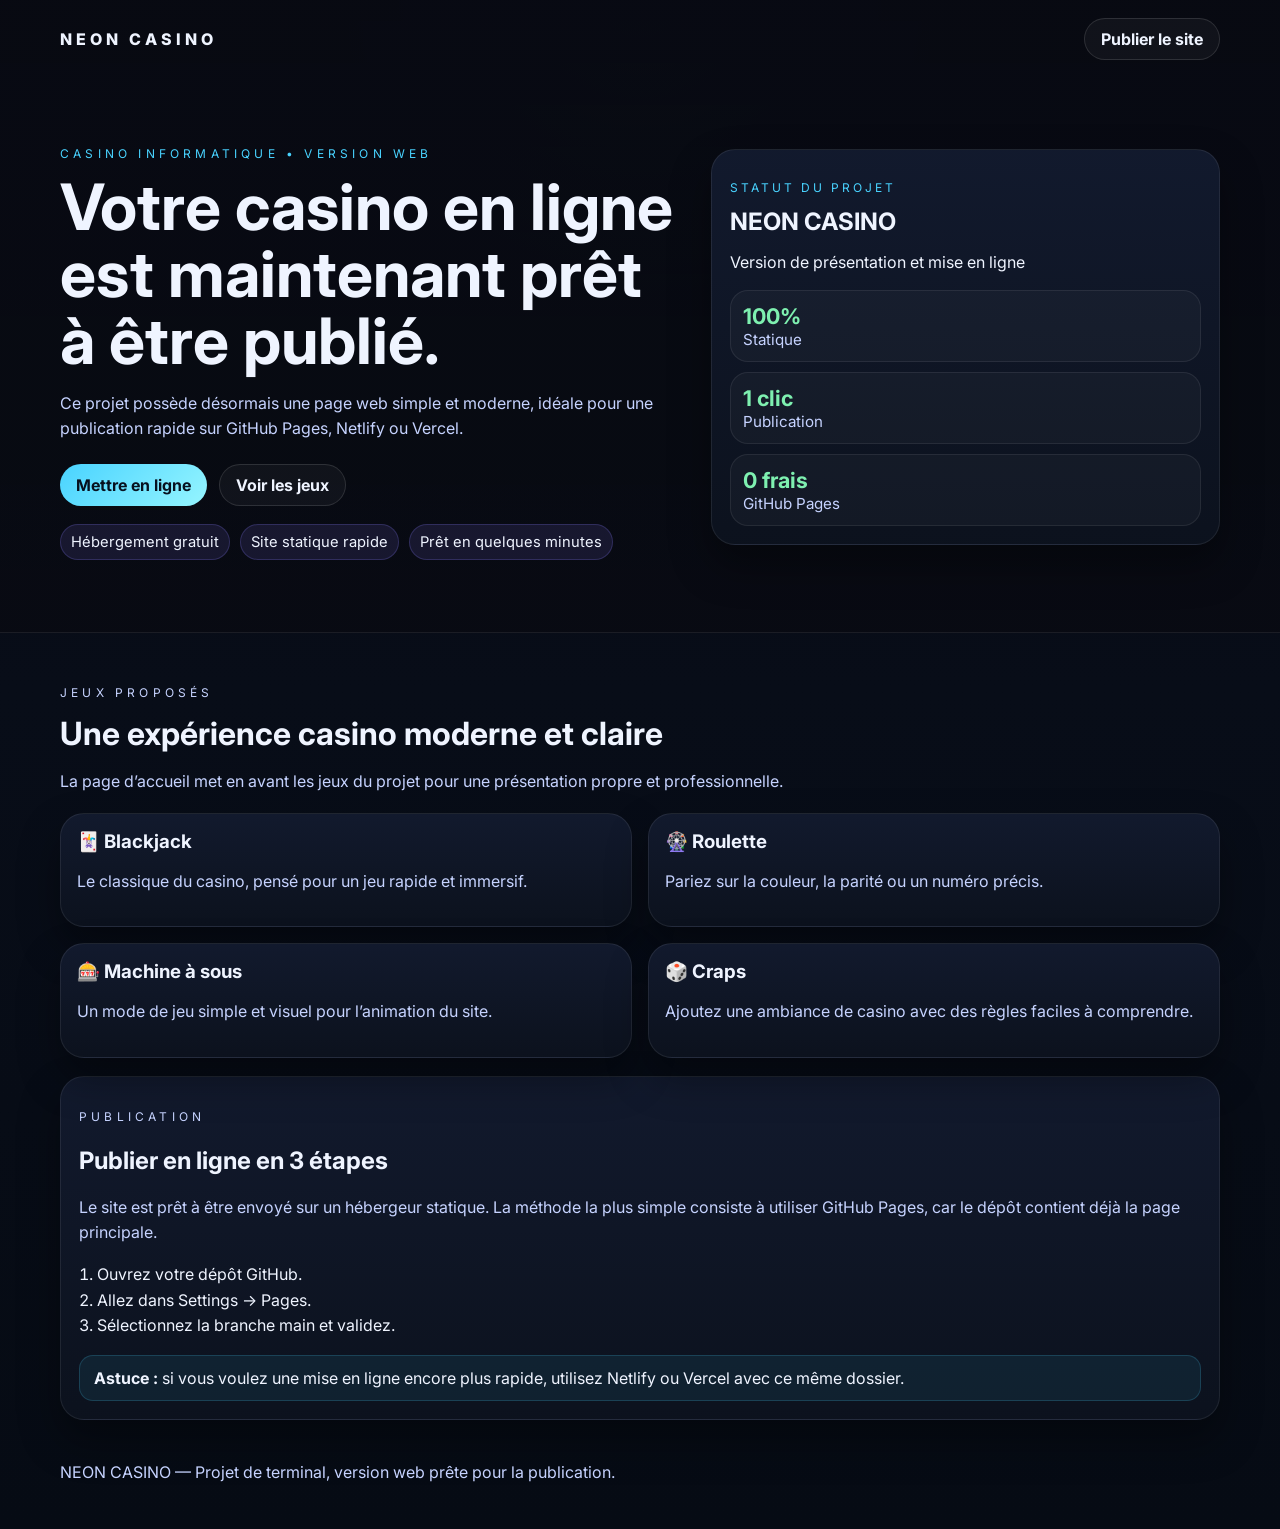
==== index.html @ 28560c83 "Add static site for GitHub Pages" ====
<!doctype html>
<html lang="fr">
  <head>
    <meta charset="UTF-8" />
    <meta name="viewport" content="width=device-width, initial-scale=1.0" />
    <title>NEON CASINO</title>
    <meta
      name="description"
      content="Site de présentation du casino informatique NEON CASINO, prêt à être mis en ligne."
    />
    <link rel="preconnect" href="https://fonts.googleapis.com" />
    <link rel="preconnect" href="https://fonts.gstatic.com" crossorigin />
    <link
      href="https://fonts.googleapis.com/css2?family=Inter:wght@400;500;600;700;800&display=swap"
      rel="stylesheet"
    />
    <link rel="stylesheet" href="styles.css" />
  </head>
  <body>
    <header class="hero-shell">
      <nav class="topbar container">
        <a class="brand" href="#top">NEON CASINO</a>
        <a class="button button-secondary" href="#publication">Publier le site</a>
      </nav>

      <section class="hero container" id="top">
        <div class="hero-copy">
          <p class="eyebrow">Casino informatique • version web</p>
          <h1>Votre casino en ligne est maintenant prêt à être publié.</h1>
          <p class="lede">
            Ce projet possède désormais une page web simple et moderne, idéale pour une
            publication rapide sur GitHub Pages, Netlify ou Vercel.
          </p>
          <div class="hero-actions">
            <a class="button button-primary" href="#publication">Mettre en ligne</a>
            <a class="button button-secondary" href="#jeux">Voir les jeux</a>
          </div>
          <ul class="pill-list">
            <li>Hébergement gratuit</li>
            <li>Site statique rapide</li>
            <li>Prêt en quelques minutes</li>
          </ul>
        </div>

        <aside class="hero-card" aria-label="Aperçu du site">
          <p class="mini-label">Statut du projet</p>
          <h2>NEON CASINO</h2>
          <p>Version de présentation et mise en ligne</p>
          <div class="stat-grid">
            <article>
              <strong>100%</strong>
              <span>Statique</span>
            </article>
            <article>
              <strong>1 clic</strong>
              <span>Publication</span>
            </article>
            <article>
              <strong>0 frais</strong>
              <span>GitHub Pages</span>
            </article>
          </div>
        </aside>
      </section>
    </header>

    <main>
      <section class="container section" id="jeux">
        <div class="section-heading">
          <p class="eyebrow">Jeux proposés</p>
          <h2>Une expérience casino moderne et claire</h2>
          <p>
            La page d’accueil met en avant les jeux du projet pour une présentation propre
            et professionnelle.
          </p>
        </div>

        <div class="cards-grid">
          <article class="card">
            <h3>🃏 Blackjack</h3>
            <p>Le classique du casino, pensé pour un jeu rapide et immersif.</p>
          </article>
          <article class="card">
            <h3>🎡 Roulette</h3>
            <p>Pariez sur la couleur, la parité ou un numéro précis.</p>
          </article>
          <article class="card">
            <h3>🎰 Machine à sous</h3>
            <p>Un mode de jeu simple et visuel pour l’animation du site.</p>
          </article>
          <article class="card">
            <h3>🎲 Craps</h3>
            <p>Ajoutez une ambiance de casino avec des règles faciles à comprendre.</p>
          </article>
        </div>
      </section>

      <section class="container section publication-panel" id="publication">
        <div>
          <p class="eyebrow">Publication</p>
          <h2>Publier en ligne en 3 étapes</h2>
          <p>
            Le site est prêt à être envoyé sur un hébergeur statique. La méthode la plus simple
            consiste à utiliser GitHub Pages, car le dépôt contient déjà la page principale.
          </p>
        </div>

        <ol class="steps-list">
          <li>Ouvrez votre dépôt GitHub.</li>
          <li>Allez dans Settings → Pages.</li>
          <li>Sélectionnez la branche main et validez.</li>
        </ol>

        <div class="note-box">
          <strong>Astuce :</strong> si vous voulez une mise en ligne encore plus rapide,
          utilisez Netlify ou Vercel avec ce même dossier.
        </div>
      </section>
    </main>

    <footer class="footer container">
      <p>NEON CASINO — Projet de terminal, version web prête pour la publication.</p>
    </footer>
  </body>
</html>
---- styles.css ----
:root {
  color-scheme: dark;
  --bg: #070b16;
  --panel: #121a2e;
  --panel-2: #1a2441;
  --text: #eff4ff;
  --muted: #c6d3ff;
  --accent: #8b7bff;
  --accent-2: #49d3ff;
  --success: #7ef0b0;
}

* { box-sizing: border-box; }

html { scroll-behavior: smooth; }

body {
  margin: 0;
  font-family: 'Inter', Arial, sans-serif;
  color: var(--text);
  background:
    radial-gradient(circle at top, rgba(139, 123, 255, 0.12), transparent 18%),
    linear-gradient(180deg, #050814 0%, #080d18 45%, #060b14 100%);
}

img { max-width: 100%; }

a { text-decoration: none; }

.container {
  width: min(1160px, calc(100% - 24px));
  margin: 0 auto;
}

.hero-shell {
  border-bottom: 1px solid rgba(255,255,255,0.08);
  background: linear-gradient(180deg, rgba(8, 10, 18, 0.98), rgba(8, 10, 18, 0.92));
}

.topbar {
  display: flex;
  align-items: center;
  justify-content: space-between;
  padding: 18px 0;
}

.brand {
  color: var(--text);
  font-weight: 800;
  letter-spacing: 0.25em;
  text-transform: uppercase;
}

.button {
  display: inline-flex;
  align-items: center;
  justify-content: center;
  border-radius: 999px;
  padding: 10px 16px;
  font-weight: 700;
  transition: transform 0.15s ease, opacity 0.15s ease;
}

.button:hover { transform: translateY(-1px); }

.button-primary {
  color: #07111f;
  background: linear-gradient(135deg, var(--accent-2), #95f5ff);
}

.button-secondary {
  color: var(--text);
  border: 1px solid rgba(255,255,255,0.12);
  background: rgba(255,255,255,0.04);
}

.hero {
  display: grid;
  grid-template-columns: 1.1fr 0.9fr;
  gap: 28px;
  padding: 56px 0 72px;
}

.eyebrow {
  text-transform: uppercase;
  letter-spacing: 0.35em;
  font-size: 0.75rem;
  color: var(--accent-2);
}

.hero h1 {
  font-size: clamp(2.4rem, 5vw, 4rem);
  line-height: 1.05;
  margin: 10px 0 14px;
}

.lede, .section-heading p, .publication-panel p, .card p, .footer p {
  color: var(--muted);
  line-height: 1.6;
}

.hero-actions {
  display: flex;
  gap: 12px;
  margin-top: 22px;
}

.pill-list {
  display: flex;
  flex-wrap: wrap;
  gap: 10px;
  list-style: none;
  padding: 0;
  margin: 18px 0 0;
}

.pill-list li {
  padding: 8px 10px;
  border-radius: 999px;
  background: rgba(139, 123, 255, 0.12);
  border: 1px solid rgba(139, 123, 255, 0.22);
  color: var(--text);
  font-size: 0.92rem;
}

.hero-card,
.card,
.publication-panel {
  border: 1px solid rgba(255,255,255,0.08);
  border-radius: 24px;
  background: linear-gradient(180deg, rgba(18, 26, 46, 0.98), rgba(12, 18, 30, 0.98));
  box-shadow: 0 20px 40px rgba(0,0,0,0.35);
}

.hero-card {
  padding: 18px;
  align-self: center;
}

.mini-label {
  color: var(--accent-2);
  text-transform: uppercase;
  letter-spacing: 0.25em;
  font-size: 0.75rem;
}

.hero-card h2 { margin: 4px 0 8px; font-size: 1.5rem; }

.stat-grid {
  display: grid;
  grid-template-columns: 1fr;
  gap: 10px;
  margin-top: 18px;
}

.stat-grid article {
  padding: 12px;
  border-radius: 18px;
  background: rgba(255,255,255,0.03);
  border: 1px solid rgba(255,255,255,0.08);
}

.stat-grid strong {
  display: block;
  font-size: 1.35rem;
  color: var(--success);
}

.stat-grid span {
  color: var(--muted);
  font-size: 0.95rem;
}

.section { padding: 38px 0 18px; }

.section-heading h2 {
  font-size: clamp(1.5rem, 4vw, 2rem);
  margin: 8px 0 8px;
}

.cards-grid {
  display: grid;
  grid-template-columns: repeat(2, 1fr);
  gap: 16px;
  margin-top: 18px;
}

.card { padding: 16px; }

.card h3 { margin-top: 0; margin-bottom: 8px; }

.publication-panel {
  padding: 18px;
  margin-bottom: 40px;
}

.steps-list {
  padding-left: 18px;
  color: var(--text);
  line-height: 1.6;
}

.note-box {
  margin-top: 14px;
  padding: 12px 14px;
  border-radius: 14px;
  background: rgba(73, 211, 255, 0.08);
  border: 1px solid rgba(73, 211, 255, 0.18);
  color: var(--text);
}

.footer {
  padding: 0 0 28px;
}

@media (max-width: 920px) {
  .hero { grid-template-columns: 1fr; }
}

@media (max-width: 640px) {
  .hero { padding: 30px 0 48px; }
  .cards-grid { grid-template-columns: 1fr; }
  .topbar { flex-wrap: wrap; gap: 10px; }
  .hero-actions { flex-wrap: wrap; }
}
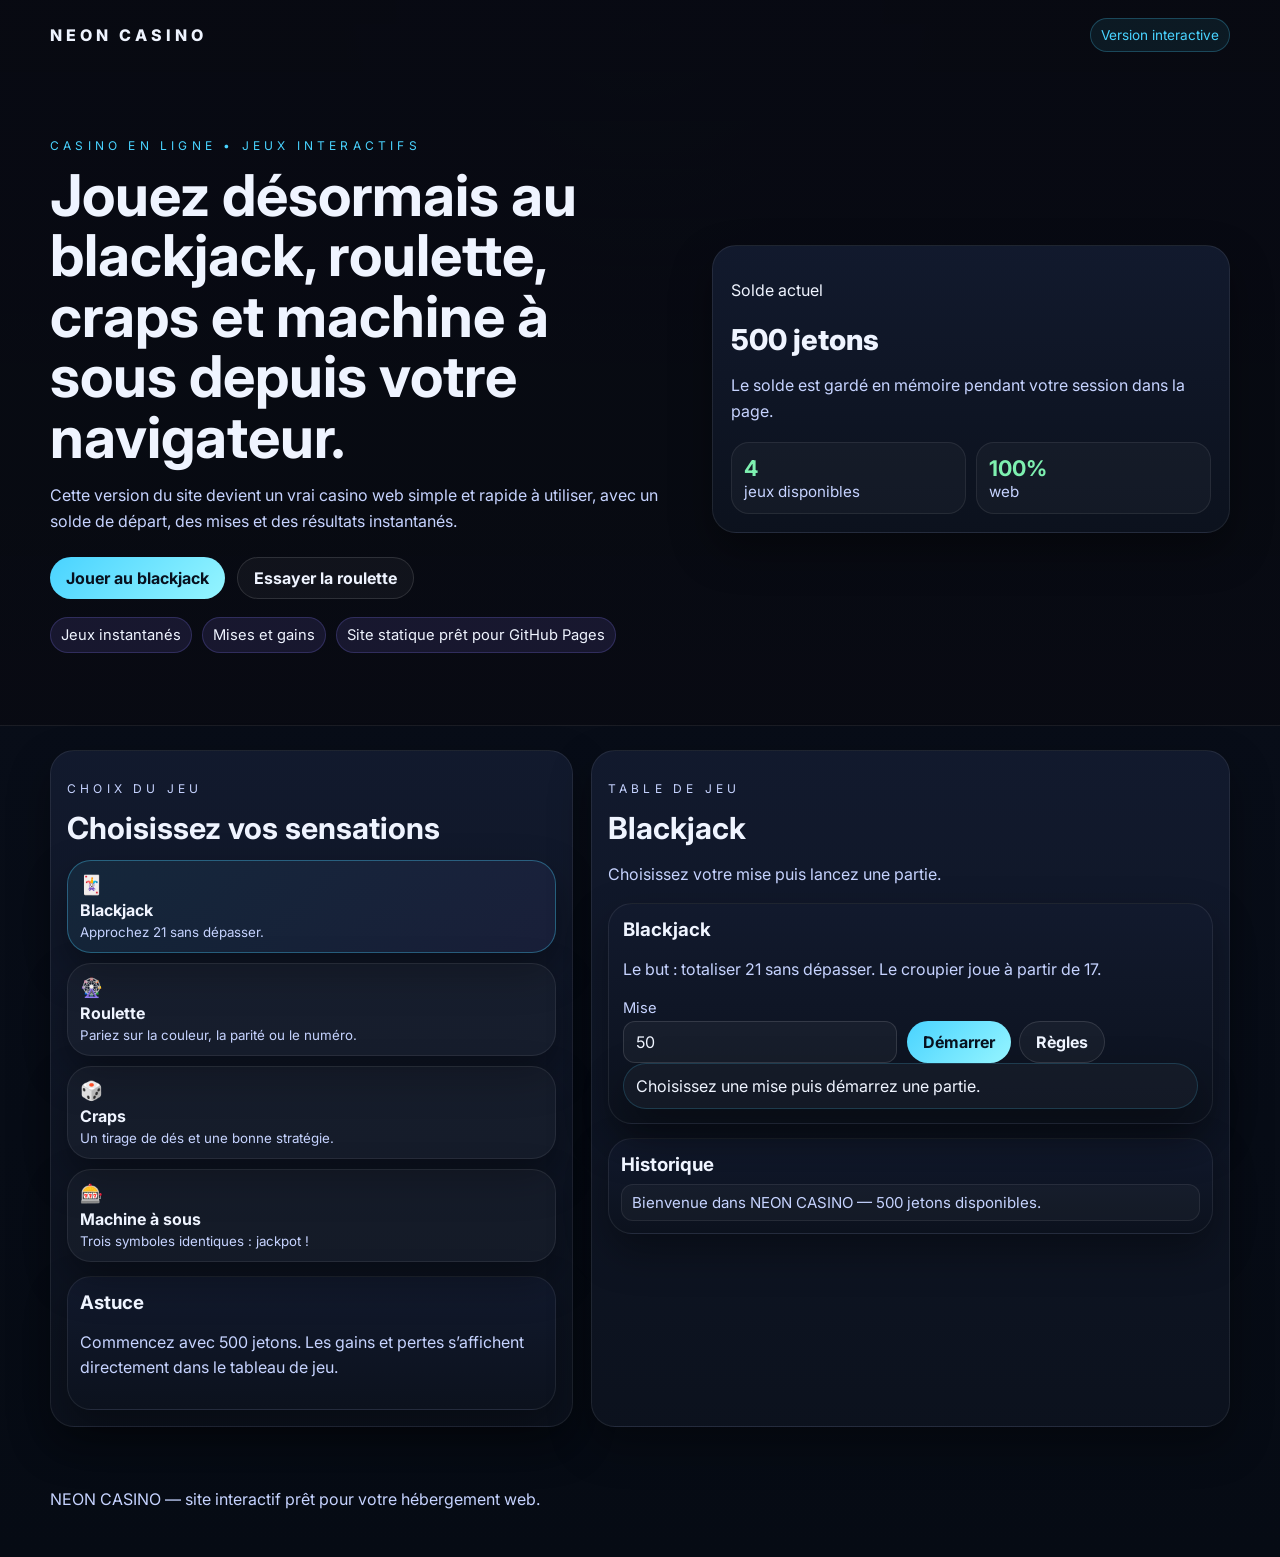
==== commit 38869f38: "Add interactive casino games" ====
--- a/index.html
+++ b/index.html
@@ -3,10 +3,10 @@
   <head>
     <meta charset="UTF-8" />
     <meta name="viewport" content="width=device-width, initial-scale=1.0" />
-    <title>NEON CASINO</title>
+    <title>NEON CASINO — Jeux interactifs</title>
     <meta
       name="description"
-      content="Site de présentation du casino informatique NEON CASINO, prêt à être mis en ligne."
+      content="Jouez au blackjack, à la roulette, au craps et à la machine à sous directement sur le site."
     />
     <link rel="preconnect" href="https://fonts.googleapis.com" />
     <link rel="preconnect" href="https://fonts.gstatic.com" crossorigin />
@@ -20,106 +20,102 @@
     <header class="hero-shell">
       <nav class="topbar container">
         <a class="brand" href="#top">NEON CASINO</a>
-        <a class="button button-secondary" href="#publication">Publier le site</a>
+        <span class="badge">Version interactive</span>
       </nav>
 
       <section class="hero container" id="top">
         <div class="hero-copy">
-          <p class="eyebrow">Casino informatique • version web</p>
-          <h1>Votre casino en ligne est maintenant prêt à être publié.</h1>
+          <p class="eyebrow">Casino en ligne • jeux interactifs</p>
+          <h1>Jouez désormais au blackjack, roulette, craps et machine à sous depuis votre navigateur.</h1>
           <p class="lede">
-            Ce projet possède désormais une page web simple et moderne, idéale pour une
-            publication rapide sur GitHub Pages, Netlify ou Vercel.
+            Cette version du site devient un vrai casino web simple et rapide à utiliser,
+            avec un solde de départ, des mises et des résultats instantanés.
           </p>
           <div class="hero-actions">
-            <a class="button button-primary" href="#publication">Mettre en ligne</a>
-            <a class="button button-secondary" href="#jeux">Voir les jeux</a>
+            <button class="button button-primary" data-game="blackjack">Jouer au blackjack</button>
+            <button class="button button-secondary" data-game="roulette">Essayer la roulette</button>
           </div>
           <ul class="pill-list">
-            <li>Hébergement gratuit</li>
-            <li>Site statique rapide</li>
-            <li>Prêt en quelques minutes</li>
+            <li>Jeux instantanés</li>
+            <li>Mises et gains</li>
+            <li>Site statique prêt pour GitHub Pages</li>
           </ul>
         </div>
 
-        <aside class="hero-card" aria-label="Aperçu du site">
-          <p class="mini-label">Statut du projet</p>
-          <h2>NEON CASINO</h2>
-          <p>Version de présentation et mise en ligne</p>
-          <div class="stat-grid">
+        <aside class="hero-card">
+          <p class="mini-label">Solde actuel</p>
+          <div class="balance-chip"><span id="balanceValue">500</span> jetons</div>
+          <p class="muted">Le solde est gardé en mémoire pendant votre session dans la page.</p>
+          <div class="mini-grid">
+            <article>
+              <strong>4</strong>
+              <span>jeux disponibles</span>
+            </article>
             <article>
               <strong>100%</strong>
-              <span>Statique</span>
-            </article>
-            <article>
-              <strong>1 clic</strong>
-              <span>Publication</span>
-            </article>
-            <article>
-              <strong>0 frais</strong>
-              <span>GitHub Pages</span>
+              <span>web</span>
             </article>
           </div>
         </aside>
       </section>
     </header>
 
-    <main>
-      <section class="container section" id="jeux">
-        <div class="section-heading">
-          <p class="eyebrow">Jeux proposés</p>
-          <h2>Une expérience casino moderne et claire</h2>
-          <p>
-            La page d’accueil met en avant les jeux du projet pour une présentation propre
-            et professionnelle.
-          </p>
+    <main class="container page-grid">
+      <section class="panel left-panel">
+        <div class="panel-heading">
+          <p class="eyebrow">Choix du jeu</p>
+          <h2>Choisissez vos sensations</h2>
         </div>
 
-        <div class="cards-grid">
-          <article class="card">
-            <h3>🃏 Blackjack</h3>
-            <p>Le classique du casino, pensé pour un jeu rapide et immersif.</p>
-          </article>
-          <article class="card">
-            <h3>🎡 Roulette</h3>
-            <p>Pariez sur la couleur, la parité ou un numéro précis.</p>
-          </article>
-          <article class="card">
-            <h3>🎰 Machine à sous</h3>
-            <p>Un mode de jeu simple et visuel pour l’animation du site.</p>
-          </article>
-          <article class="card">
-            <h3>🎲 Craps</h3>
-            <p>Ajoutez une ambiance de casino avec des règles faciles à comprendre.</p>
-          </article>
+        <div class="game-list">
+          <button class="game-card active" data-game="blackjack">
+            <span class="game-icon">🃏</span>
+            <strong>Blackjack</strong>
+            <small>Approchez 21 sans dépasser.</small>
+          </button>
+          <button class="game-card" data-game="roulette">
+            <span class="game-icon">🎡</span>
+            <strong>Roulette</strong>
+            <small>Pariez sur la couleur, la parité ou le numéro.</small>
+          </button>
+          <button class="game-card" data-game="craps">
+            <span class="game-icon">🎲</span>
+            <strong>Craps</strong>
+            <small>Un tirage de dés et une bonne stratégie.</small>
+          </button>
+          <button class="game-card" data-game="slots">
+            <span class="game-icon">🎰</span>
+            <strong>Machine à sous</strong>
+            <small>Trois symboles identiques : jackpot !</small>
+          </button>
         </div>
+
+        <article class="info-card">
+          <h3>Astuce</h3>
+          <p>Commencez avec 500 jetons. Les gains et pertes s’affichent directement dans le tableau de jeu.</p>
+        </article>
       </section>
 
-      <section class="container section publication-panel" id="publication">
-        <div>
-          <p class="eyebrow">Publication</p>
-          <h2>Publier en ligne en 3 étapes</h2>
-          <p>
-            Le site est prêt à être envoyé sur un hébergeur statique. La méthode la plus simple
-            consiste à utiliser GitHub Pages, car le dépôt contient déjà la page principale.
-          </p>
+      <section class="panel main-panel">
+        <div class="panel-heading">
+          <p class="eyebrow">Table de jeu</p>
+          <h2 id="gameTitle">Blackjack</h2>
+          <p id="gameIntro" class="muted">Choisissez votre mise et cliquez sur « Démarrer ».</p>
         </div>
 
-        <ol class="steps-list">
-          <li>Ouvrez votre dépôt GitHub.</li>
-          <li>Allez dans Settings → Pages.</li>
-          <li>Sélectionnez la branche main et validez.</li>
-        </ol>
+        <div id="gameArea" class="game-shell"></div>
 
-        <div class="note-box">
-          <strong>Astuce :</strong> si vous voulez une mise en ligne encore plus rapide,
-          utilisez Netlify ou Vercel avec ce même dossier.
-        </div>
+        <article class="status-card">
+          <h3>Historique</h3>
+          <ul id="historyList" class="history-list"></ul>
+        </article>
       </section>
     </main>
 
     <footer class="footer container">
-      <p>NEON CASINO — Projet de terminal, version web prête pour la publication.</p>
+      <p>NEON CASINO — site interactif prêt pour votre hébergement web.</p>
     </footer>
+
+    <script src="script.js"></script>
   </body>
 </html>
--- a/styles.css
+++ b/styles.css
@@ -8,6 +8,7 @@
   --accent: #8b7bff;
   --accent-2: #49d3ff;
   --success: #7ef0b0;
+  --danger: #ff8a8a;
 }
 
 * { box-sizing: border-box; }
@@ -23,12 +24,14 @@
     linear-gradient(180deg, #050814 0%, #080d18 45%, #060b14 100%);
 }
 
+button, input, select { font: inherit; }
+
 img { max-width: 100%; }
 
 a { text-decoration: none; }
 
 .container {
-  width: min(1160px, calc(100% - 24px));
+  width: min(1180px, calc(100% - 24px));
   margin: 0 auto;
 }
 
@@ -49,6 +52,15 @@
   font-weight: 800;
   letter-spacing: 0.25em;
   text-transform: uppercase;
+}
+
+.badge {
+  border: 1px solid rgba(73, 211, 255, 0.25);
+  border-radius: 999px;
+  background: rgba(73, 211, 255, 0.08);
+  color: var(--accent-2);
+  font-size: 0.85rem;
+  padding: 8px 10px;
 }
 
 .button {
@@ -58,6 +70,8 @@
   border-radius: 999px;
   padding: 10px 16px;
   font-weight: 700;
+  border: none;
+  cursor: pointer;
   transition: transform 0.15s ease, opacity 0.15s ease;
 }
 
@@ -89,12 +103,12 @@
 }
 
 .hero h1 {
-  font-size: clamp(2.4rem, 5vw, 4rem);
+  font-size: clamp(2.2rem, 5vw, 3.6rem);
   line-height: 1.05;
   margin: 10px 0 14px;
 }
 
-.lede, .section-heading p, .publication-panel p, .card p, .footer p {
+.lede, .muted, .panel-heading p, .info-card p, .footer p {
   color: var(--muted);
   line-height: 1.6;
 }
@@ -124,12 +138,16 @@
 }
 
 .hero-card,
-.card,
-.publication-panel {
+.panel,
+.info-card,
+.status-card,
+.game-card,
+.game-box,
+.result-box {
   border: 1px solid rgba(255,255,255,0.08);
   border-radius: 24px;
   background: linear-gradient(180deg, rgba(18, 26, 46, 0.98), rgba(12, 18, 30, 0.98));
-  box-shadow: 0 20px 40px rgba(0,0,0,0.35);
+  box-shadow: 0 18px 40px rgba(0,0,0,0.35);
 }
 
 .hero-card {
@@ -137,80 +155,181 @@
   align-self: center;
 }
 
-.mini-label {
-  color: var(--accent-2);
-  text-transform: uppercase;
-  letter-spacing: 0.25em;
-  font-size: 0.75rem;
-}
-
-.hero-card h2 { margin: 4px 0 8px; font-size: 1.5rem; }
-
-.stat-grid {
-  display: grid;
-  grid-template-columns: 1fr;
+.balance-chip {
+  font-size: 1.8rem;
+  font-weight: 800;
+  margin-top: 6px;
+  display: inline-block;
+}
+
+.mini-grid {
+  display: grid;
+  grid-template-columns: 1fr 1fr;
   gap: 10px;
   margin-top: 18px;
 }
 
-.stat-grid article {
+.mini-grid article {
   padding: 12px;
   border-radius: 18px;
   background: rgba(255,255,255,0.03);
   border: 1px solid rgba(255,255,255,0.08);
 }
 
-.stat-grid strong {
+.mini-grid strong {
   display: block;
   font-size: 1.35rem;
   color: var(--success);
 }
 
-.stat-grid span {
+.mini-grid span {
   color: var(--muted);
   font-size: 0.95rem;
 }
 
-.section { padding: 38px 0 18px; }
-
-.section-heading h2 {
-  font-size: clamp(1.5rem, 4vw, 2rem);
-  margin: 8px 0 8px;
-}
-
-.cards-grid {
-  display: grid;
-  grid-template-columns: repeat(2, 1fr);
-  gap: 16px;
-  margin-top: 18px;
-}
-
-.card { padding: 16px; }
-
-.card h3 { margin-top: 0; margin-bottom: 8px; }
-
-.publication-panel {
-  padding: 18px;
-  margin-bottom: 40px;
-}
-
-.steps-list {
-  padding-left: 18px;
-  color: var(--text);
-  line-height: 1.6;
-}
-
-.note-box {
+.page-grid {
+  display: grid;
+  grid-template-columns: 0.9fr 1.1fr;
+  gap: 18px;
+  padding: 24px 0 44px;
+}
+
+.panel { padding: 16px; }
+
+.panel-heading h2 {
+  font-size: clamp(1.35rem, 4vw, 1.9rem);
+  margin: 8px 0 4px;
+}
+
+.game-list { display: grid; gap: 10px; margin-top: 14px; }
+
+.game-card {
+  display: grid;
+  gap: 4px;
+  text-align: left;
+  padding: 12px;
+  color: var(--text);
+  background: rgba(255,255,255,0.03);
+  cursor: pointer;
+}
+
+.game-card.active, .game-card:hover {
+  border-color: rgba(73, 211, 255, 0.35);
+  background: linear-gradient(135deg, rgba(73, 211, 255, 0.08), rgba(139, 123, 255, 0.08));
+}
+
+.game-icon { font-size: 1.15rem; }
+
+.game-card small { color: var(--muted); }
+
+.info-card, .status-card {
+  padding: 12px;
   margin-top: 14px;
-  padding: 12px 14px;
-  border-radius: 14px;
-  background: rgba(73, 211, 255, 0.08);
-  border: 1px solid rgba(73, 211, 255, 0.18);
-  color: var(--text);
-}
-
-.footer {
-  padding: 0 0 28px;
+}
+
+.status-card h3, .info-card h3 { margin-top: 2px; margin-bottom: 8px; }
+
+.game-shell { display: grid; gap: 12px; }
+
+.game-box {
+  padding: 14px;
+}
+
+.game-box h3 { margin-top: 0; margin-bottom: 8px; }
+
+.form-row {
+  display: flex;
+  flex-wrap: wrap;
+  gap: 10px;
+  align-items: end;
+}
+
+.field {
+  display: grid;
+  gap: 4px;
+}
+
+.field label { color: var(--muted); font-size: 0.92rem; }
+
+.field input, .field select {
+  padding: 10px 12px;
+  border-radius: 12px;
+  border: 1px solid rgba(255,255,255,0.12);
+  background: rgba(255,255,255,0.04);
+  color: var(--text);
+}
+
+.inline-actions { display: flex; flex-wrap: wrap; gap: 8px; }
+
+.result-box {
+  padding: 12px;
+  background: rgba(255,255,255,0.03);
+}
+
+.result-box.success { border-color: rgba(126, 240, 176, 0.25); }
+.result-box.error { border-color: rgba(255, 138, 138, 0.25); }
+.result-box.info { border-color: rgba(73, 211, 255, 0.18); }
+
+.badge-row {
+  display: flex;
+  flex-wrap: wrap;
+  gap: 8px;
+  margin-top: 8px;
+}
+
+.badge-row span {
+  display: inline-flex;
+  align-items: center;
+  gap: 6px;
+  padding: 6px 8px;
+  border-radius: 999px;
+  background: rgba(255,255,255,0.04);
+  border: 1px solid rgba(255,255,255,0.1);
+  color: var(--text);
+  font-size: 0.92rem;
+}
+
+.hand-row {
+  display: flex;
+  flex-wrap: wrap;
+  gap: 8px;
+  margin-top: 8px;
+}
+
+.card-chip {
+  display: inline-flex;
+  align-items: center;
+  justify-content: center;
+  min-width: 44px;
+  min-height: 44px;
+  border-radius: 12px;
+  background: rgba(139, 123, 255, 0.12);
+  border: 1px solid rgba(139, 123, 255, 0.25);
+  padding: 8px;
+  font-weight: 700;
+}
+
+.history-list {
+  list-style: none;
+  padding: 0;
+  margin: 0;
+  display: grid;
+  gap: 8px;
+}
+
+.history-list li {
+  padding: 8px 10px;
+  border-radius: 12px;
+  background: rgba(255,255,255,0.03);
+  border: 1px solid rgba(255,255,255,0.08);
+  color: var(--muted);
+  font-size: 0.94rem;
+}
+
+.footer { padding: 0 0 28px; }
+
+@media (max-width: 1040px) {
+  .page-grid { grid-template-columns: 1fr; }
 }
 
 @media (max-width: 920px) {
@@ -219,7 +338,7 @@
 
 @media (max-width: 640px) {
   .hero { padding: 30px 0 48px; }
-  .cards-grid { grid-template-columns: 1fr; }
-  .topbar { flex-wrap: wrap; gap: 10px; }
   .hero-actions { flex-wrap: wrap; }
-}
+  .mini-grid { grid-template-columns: 1fr; }
+  .form-row { flex-direction: column; align-items: stretch; }
+}
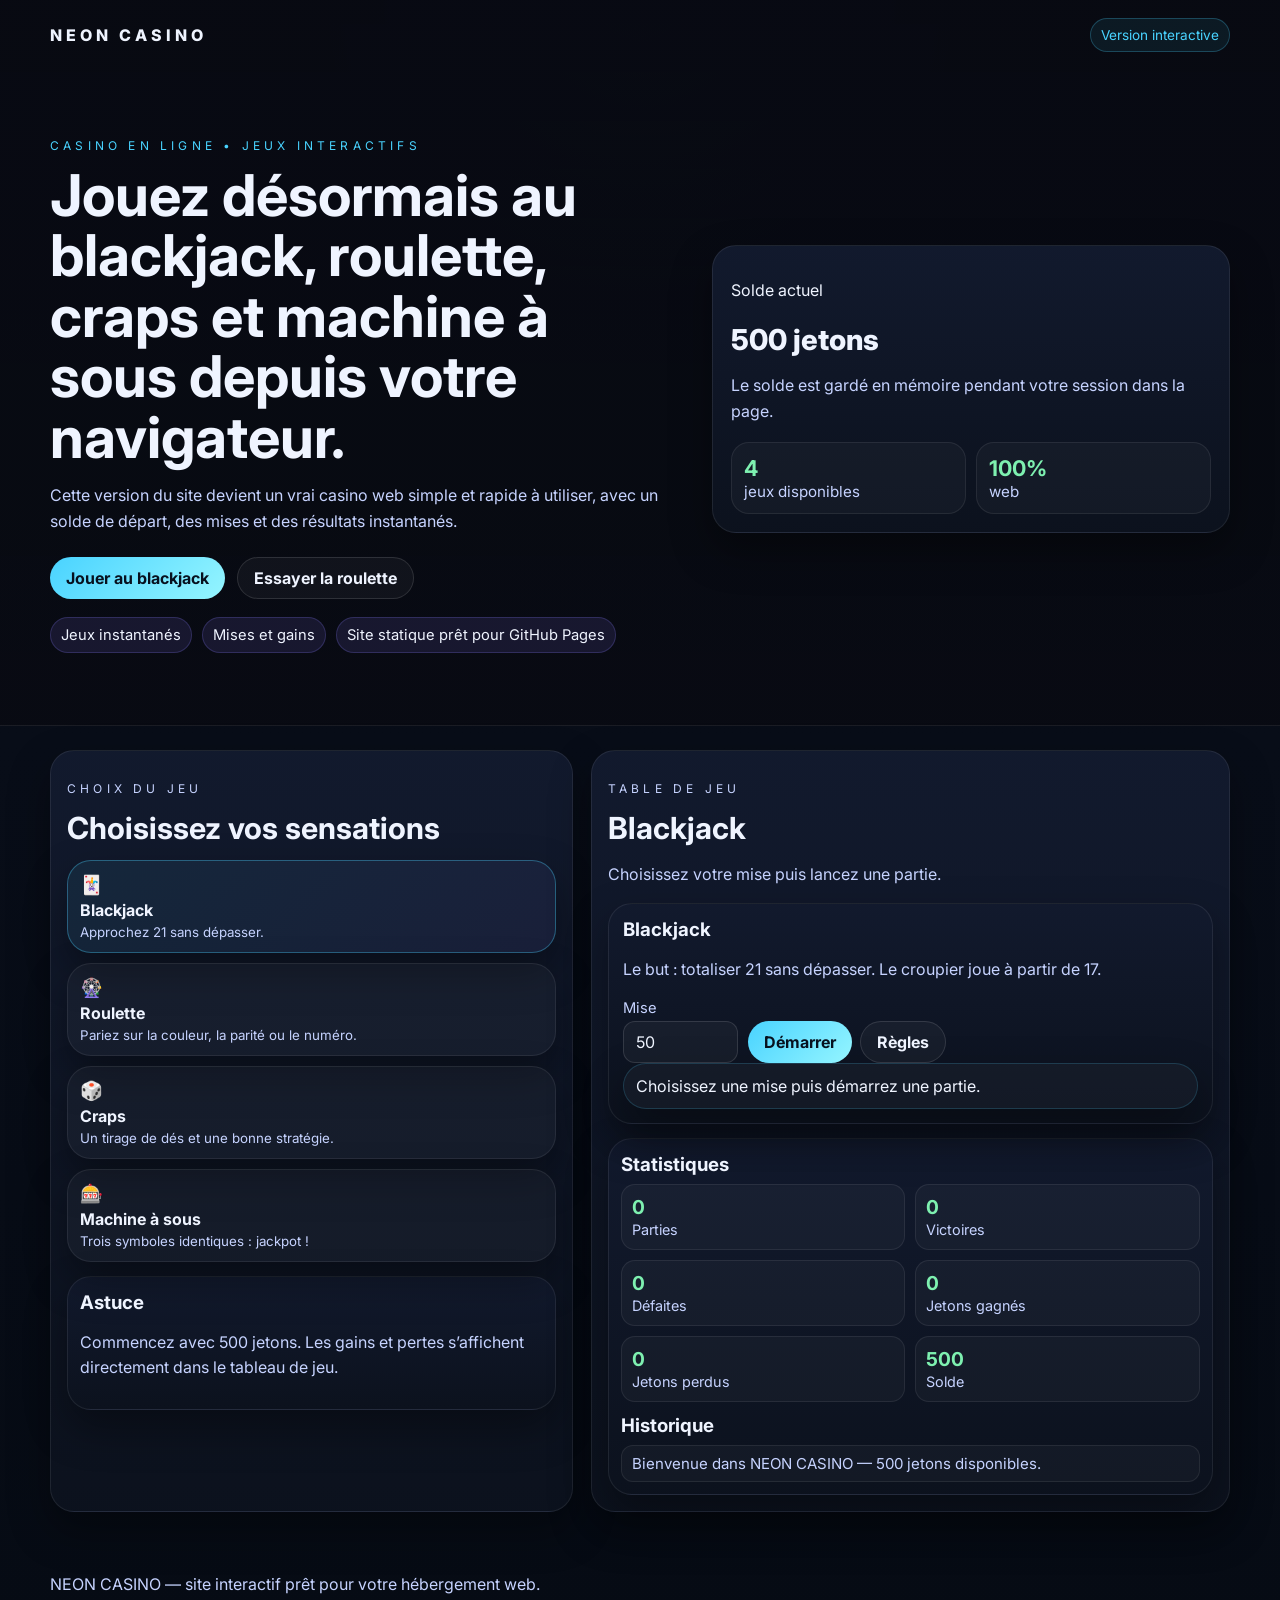
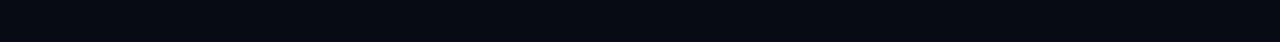
==== commit 57b0897b: "Add score panel and game polish" ====
--- a/index.html
+++ b/index.html
@@ -106,6 +106,8 @@
         <div id="gameArea" class="game-shell"></div>
 
         <article class="status-card">
+          <h3>Statistiques</h3>
+          <div id="statsGrid" class="stats-grid"></div>
           <h3>Historique</h3>
           <ul id="historyList" class="history-list"></ul>
         </article>
--- a/styles.css
+++ b/styles.css
@@ -309,6 +309,50 @@
   font-weight: 700;
 }
 
+.card-chip.pop {
+  animation: cardPop 0.45s ease;
+}
+
+@keyframes cardPop {
+  0% { transform: translateY(0) rotate(0deg); }
+  40% { transform: translateY(-4px) rotate(-4deg); }
+  100% { transform: translateY(0) rotate(0deg); }
+}
+
+.spin-pill {
+  animation: spinPulse 0.8s linear infinite;
+}
+
+@keyframes spinPulse {
+  0% { transform: rotate(0deg); }
+  100% { transform: rotate(360deg); }
+}
+
+.stats-grid {
+  display: grid;
+  grid-template-columns: repeat(2, 1fr);
+  gap: 10px;
+  margin-bottom: 12px;
+}
+
+.stat-box {
+  padding: 10px;
+  border-radius: 14px;
+  background: rgba(255,255,255,0.03);
+  border: 1px solid rgba(255,255,255,0.08);
+}
+
+.stat-box strong {
+  display: block;
+  font-size: 1.2rem;
+  color: var(--success);
+}
+
+.stat-box span {
+  color: var(--muted);
+  font-size: 0.9rem;
+}
+
 .history-list {
   list-style: none;
   padding: 0;
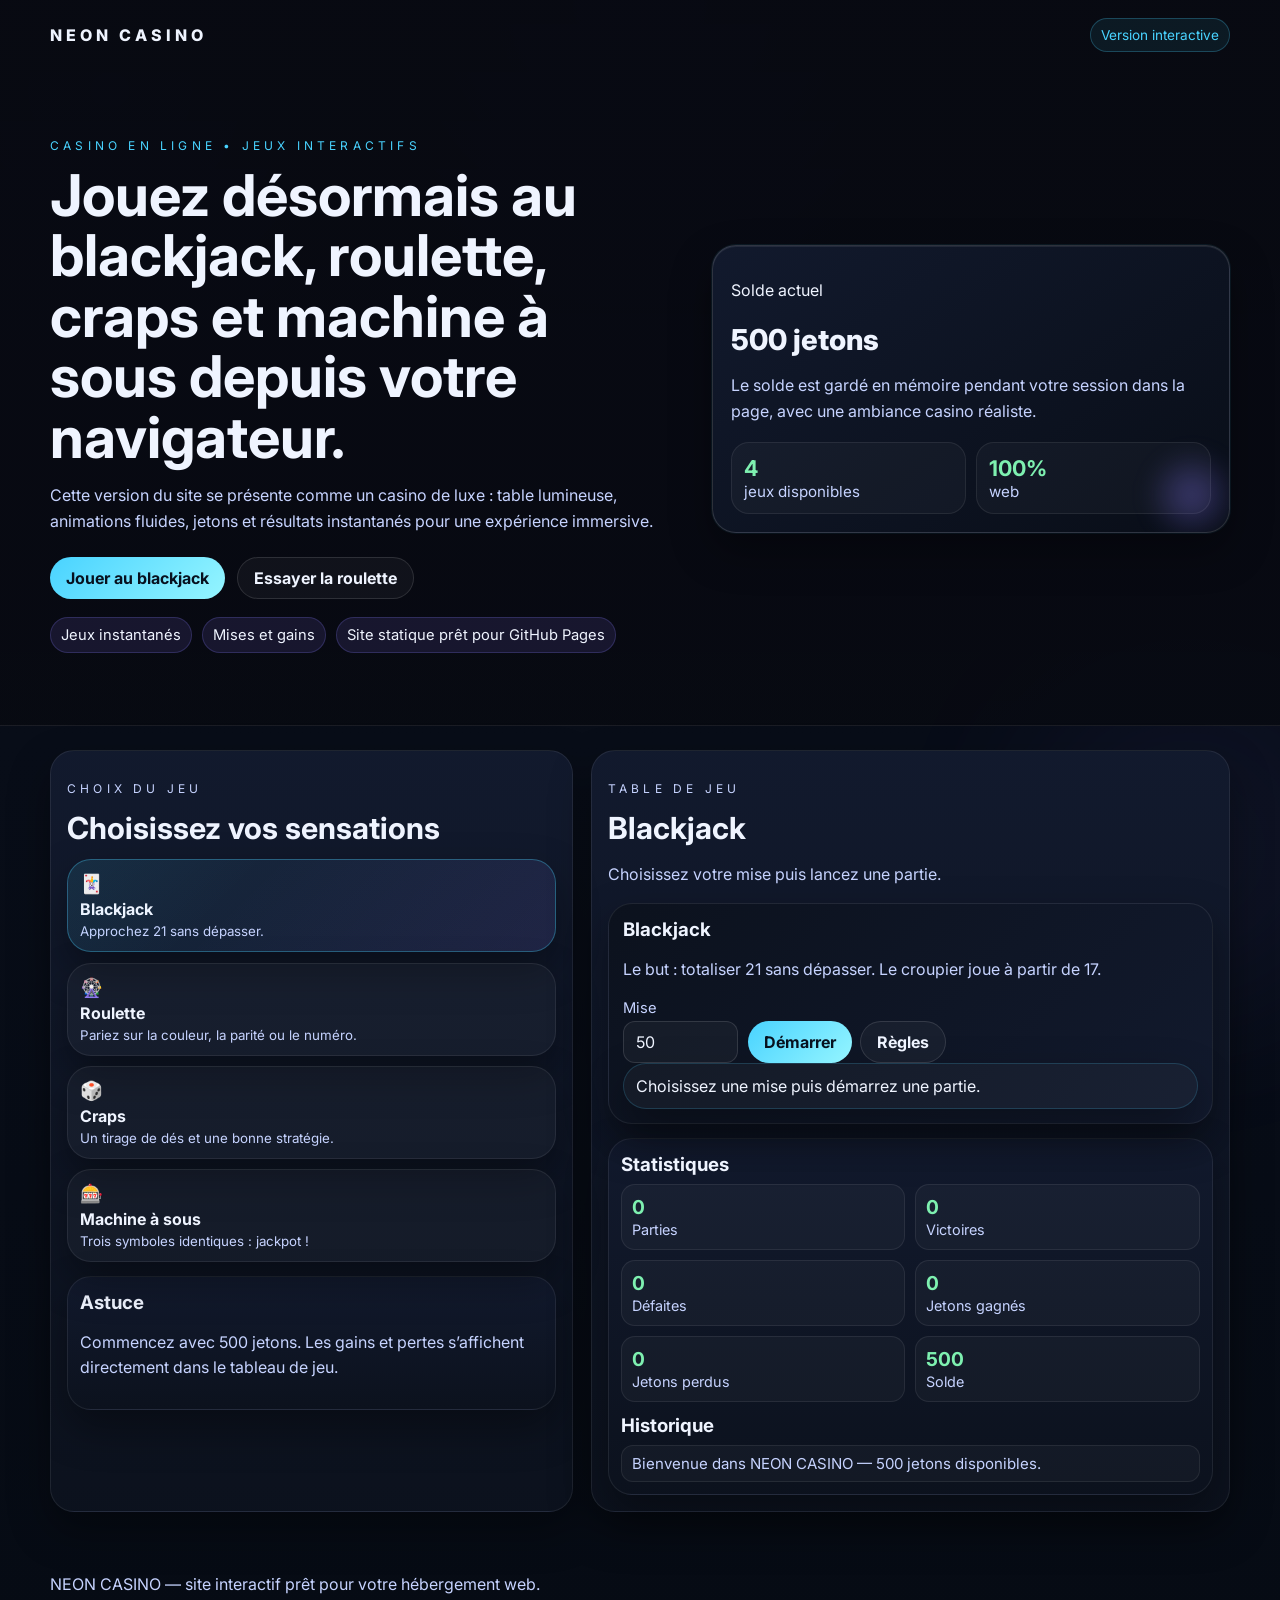
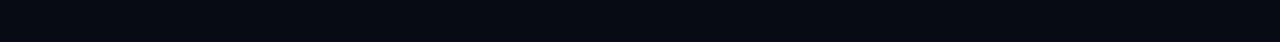
==== commit d4af88db: "Polish casino visuals" ====
--- a/index.html
+++ b/index.html
@@ -28,8 +28,8 @@
           <p class="eyebrow">Casino en ligne • jeux interactifs</p>
           <h1>Jouez désormais au blackjack, roulette, craps et machine à sous depuis votre navigateur.</h1>
           <p class="lede">
-            Cette version du site devient un vrai casino web simple et rapide à utiliser,
-            avec un solde de départ, des mises et des résultats instantanés.
+            Cette version du site se présente comme un casino de luxe : table lumineuse,
+            animations fluides, jetons et résultats instantanés pour une expérience immersive.
           </p>
           <div class="hero-actions">
             <button class="button button-primary" data-game="blackjack">Jouer au blackjack</button>
@@ -45,7 +45,7 @@
         <aside class="hero-card">
           <p class="mini-label">Solde actuel</p>
           <div class="balance-chip"><span id="balanceValue">500</span> jetons</div>
-          <p class="muted">Le solde est gardé en mémoire pendant votre session dans la page.</p>
+          <p class="muted">Le solde est gardé en mémoire pendant votre session dans la page, avec une ambiance casino réaliste.</p>
           <div class="mini-grid">
             <article>
               <strong>4</strong>
--- a/styles.css
+++ b/styles.css
@@ -19,9 +19,42 @@
   margin: 0;
   font-family: 'Inter', Arial, sans-serif;
   color: var(--text);
+  position: relative;
+  overflow-x: hidden;
   background:
     radial-gradient(circle at top, rgba(139, 123, 255, 0.12), transparent 18%),
     linear-gradient(180deg, #050814 0%, #080d18 45%, #060b14 100%);
+}
+
+body::before,
+body::after {
+  content: '';
+  position: fixed;
+  inset: auto;
+  width: 340px;
+  height: 340px;
+  border-radius: 50%;
+  filter: blur(90px);
+  opacity: 0.18;
+  z-index: -1;
+  animation: drift 10s ease-in-out infinite alternate;
+}
+
+body::before {
+  top: -80px;
+  left: -60px;
+  background: rgba(73, 211, 255, 0.35);
+}
+
+body::after {
+  right: -80px;
+  bottom: -120px;
+  background: rgba(139, 123, 255, 0.35);
+}
+
+@keyframes drift {
+  from { transform: translate3d(0, 0, 0) scale(1); }
+  to { transform: translate3d(12px, 18px, 0) scale(1.08); }
 }
 
 button, input, select { font: inherit; }
@@ -77,6 +110,11 @@
 
 .button:hover { transform: translateY(-1px); }
 
+.button:focus-visible {
+  outline: 2px solid rgba(73, 211, 255, 0.8);
+  outline-offset: 2px;
+}
+
 .button-primary {
   color: #07111f;
   background: linear-gradient(135deg, var(--accent-2), #95f5ff);
@@ -153,6 +191,26 @@
 .hero-card {
   padding: 18px;
   align-self: center;
+  position: relative;
+  overflow: hidden;
+  border: 1px solid rgba(255,255,255,0.14);
+  background:
+    linear-gradient(145deg, rgba(18, 26, 46, 0.98), rgba(9, 14, 24, 0.98));
+  box-shadow:
+    0 18px 40px rgba(0,0,0,0.35),
+    inset 0 1px 0 rgba(255,255,255,0.08),
+    0 0 0 1px rgba(73, 211, 255, 0.08);
+}
+
+.hero-card::after {
+  content: '';
+  position: absolute;
+  inset: auto -18px -18px auto;
+  width: 110px;
+  height: 110px;
+  border-radius: 50%;
+  background: radial-gradient(circle, rgba(139, 123, 255, 0.35), transparent 60%);
+  filter: blur(10px);
 }
 
 .balance-chip {
@@ -211,11 +269,29 @@
   color: var(--text);
   background: rgba(255,255,255,0.03);
   cursor: pointer;
+  position: relative;
+  overflow: hidden;
+  transition: transform 0.15s ease, border-color 0.15s ease, background 0.2s ease;
+}
+
+.game-card::before {
+  content: '';
+  position: absolute;
+  inset: 0;
+  background: linear-gradient(135deg, rgba(73, 211, 255, 0.04), transparent 35%, rgba(139, 123, 255, 0.06));
+  opacity: 0;
+  transition: opacity 0.2s ease;
 }
 
 .game-card.active, .game-card:hover {
   border-color: rgba(73, 211, 255, 0.35);
   background: linear-gradient(135deg, rgba(73, 211, 255, 0.08), rgba(139, 123, 255, 0.08));
+  transform: translateY(-1px);
+}
+
+.game-card.active::before,
+.game-card:hover::before {
+  opacity: 1;
 }
 
 .game-icon { font-size: 1.15rem; }
@@ -233,6 +309,124 @@
 
 .game-box {
   padding: 14px;
+  background:
+    linear-gradient(135deg, rgba(12, 18, 30, 0.98), rgba(18, 26, 46, 0.98));
+}
+
+.casino-surface {
+  display: grid;
+  gap: 12px;
+}
+
+.table-top {
+  border-radius: 24px;
+  border: 1px solid rgba(255,255,255,0.08);
+  background:
+    radial-gradient(circle at top, rgba(73, 211, 255, 0.08), transparent 25%),
+    linear-gradient(145deg, #0f172a, #13233a 55%, #0b1220 100%);
+  padding: 14px;
+  box-shadow: inset 0 1px 0 rgba(255,255,255,0.05), 0 12px 28px rgba(0,0,0,0.35);
+}
+
+.table-label {
+  color: var(--accent-2);
+  text-transform: uppercase;
+  letter-spacing: 0.25em;
+  font-size: 0.72rem;
+}
+
+.roulette-wheel {
+  width: 120px;
+  height: 120px;
+  border-radius: 50%;
+  display: grid;
+  place-items: center;
+  margin: 8px 0;
+  background:
+    radial-gradient(circle, #1e293b 0 20%, #111827 20% 45%, #0f172a 45% 100%);
+  border: 6px solid #e5e7eb;
+  box-shadow: 0 0 0 6px rgba(255,255,255,0.04), 0 10px 30px rgba(0,0,0,0.45);
+  animation: wheelSpin 1.2s linear infinite;
+}
+
+@keyframes wheelSpin {
+  0% { transform: rotate(0deg); }
+  100% { transform: rotate(360deg); }
+}
+
+.roulette-center {
+  width: 30px;
+  height: 30px;
+  border-radius: 50%;
+  background: linear-gradient(135deg, #fef08a, #f59e0b);
+  box-shadow: 0 0 0 4px rgba(255,255,255,0.08);
+}
+
+.dice-face {
+  width: 52px;
+  height: 52px;
+  border-radius: 14px;
+  display: grid;
+  place-items: center;
+  font-size: 1.2rem;
+  font-weight: 800;
+  background: linear-gradient(145deg, #fef3c7, #fb7185);
+  color: #111827;
+  box-shadow: inset 0 -2px 0 rgba(17,24,39,0.2), 0 8px 18px rgba(0,0,0,0.35);
+  animation: diceRoll 0.8s linear infinite;
+}
+
+@keyframes diceRoll {
+  0% { transform: rotate(0deg) scale(1); }
+  50% { transform: rotate(18deg) scale(1.03); }
+  100% { transform: rotate(0deg) scale(1); }
+}
+
+.slot-machine {
+  display: grid;
+  gap: 10px;
+  padding: 10px;
+  border-radius: 18px;
+  background: linear-gradient(150deg, #111827, #172554);
+  border: 1px solid rgba(255,255,255,0.08);
+}
+
+.slot-reel {
+  display: flex;
+  justify-content: center;
+  align-items: center;
+  min-height: 54px;
+  border-radius: 12px;
+  background: linear-gradient(180deg, rgba(255,255,255,0.05), rgba(255,255,255,0.02));
+  border: 1px solid rgba(255,255,255,0.08);
+  font-size: 1.4rem;
+  transition: transform 0.2s ease;
+}
+
+.slot-reel.spin {
+  animation: reelSpin 0.6s linear infinite;
+}
+
+@keyframes reelSpin {
+  0% { transform: translateY(0) rotate(0deg); }
+  50% { transform: translateY(-3px) rotate(2deg); }
+  100% { transform: translateY(0) rotate(0deg); }
+}
+
+.card-stack {
+  display: flex;
+  gap: 8px;
+  flex-wrap: wrap;
+  align-items: center;
+}
+
+.card-chip.large {
+  min-width: 56px;
+  min-height: 72px;
+  border-radius: 14px;
+  background: linear-gradient(145deg, #ffffff, #dbeafe);
+  color: #111827;
+  box-shadow: 0 10px 18px rgba(0,0,0,0.35);
 }
 
 .game-box h3 { margin-top: 0; margin-bottom: 8px; }
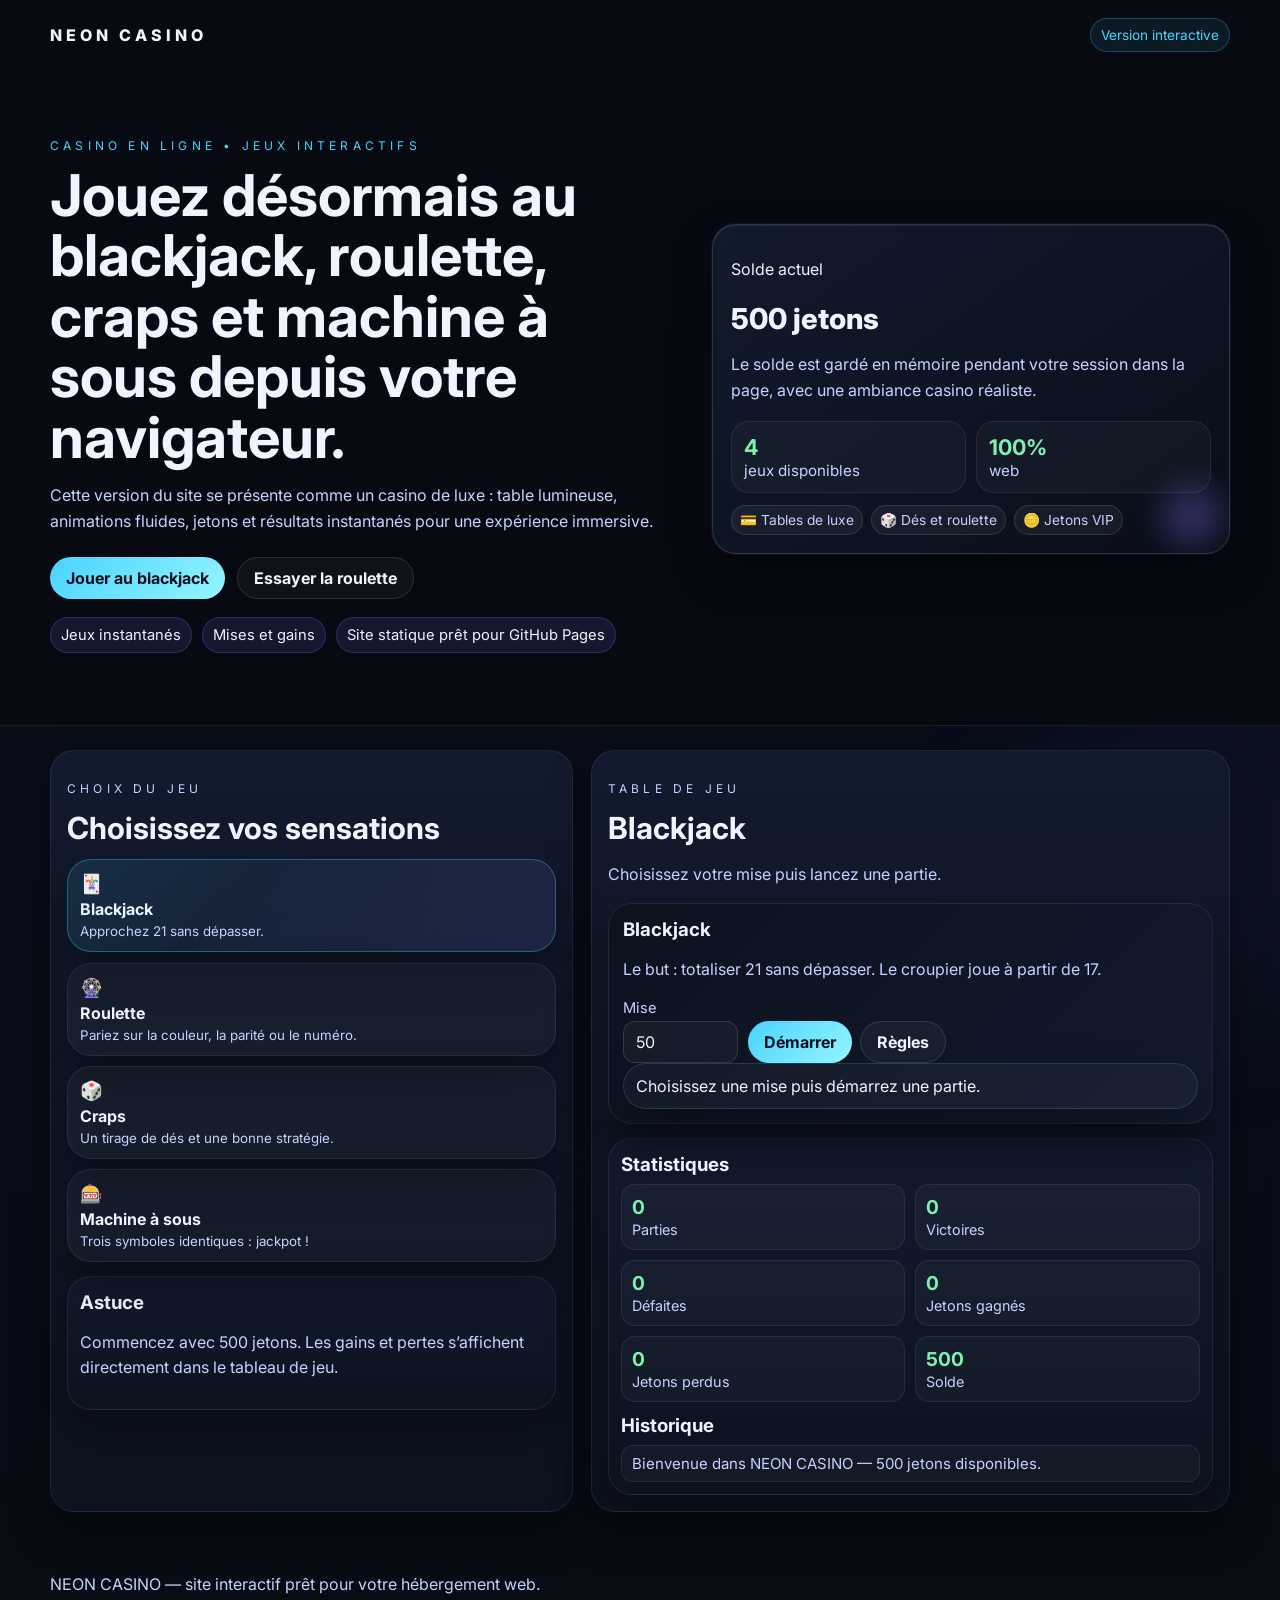
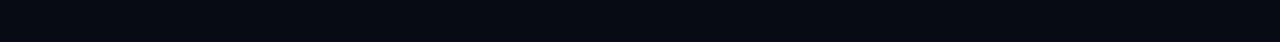
==== commit 9cf0f0b0: "Finalize casino polish" ====
--- a/index.html
+++ b/index.html
@@ -55,6 +55,11 @@
               <strong>100%</strong>
               <span>web</span>
             </article>
+          </div>
+          <div class="chip-strip" aria-label="Ambiance de casino">
+            <span>💳 Tables de luxe</span>
+            <span>🎲 Dés et roulette</span>
+            <span>🪙 Jetons VIP</span>
           </div>
         </aside>
       </section>
--- a/styles.css
+++ b/styles.css
@@ -245,6 +245,25 @@
   font-size: 0.95rem;
 }
 
+.chip-strip {
+  display: flex;
+  flex-wrap: wrap;
+  gap: 8px;
+  margin-top: 12px;
+}
+
+.chip-strip span {
+  display: inline-flex;
+  align-items: center;
+  gap: 6px;
+  padding: 6px 8px;
+  border-radius: 999px;
+  background: rgba(255,255,255,0.05);
+  border: 1px solid rgba(255,255,255,0.12);
+  color: var(--muted);
+  font-size: 0.86rem;
+}
+
 .page-grid {
   display: grid;
   grid-template-columns: 0.9fr 1.1fr;
@@ -404,7 +423,13 @@
 }
 
 .slot-reel.spin {
-  animation: reelSpin 0.6s linear infinite;
+  animation: reelSpin 0.62s linear infinite;
+  box-shadow: inset 0 0 0 1px rgba(255,255,255,0.06), 0 0 0 1px rgba(73, 211, 255, 0.08);
+}
+
+.slot-reel.win {
+  background: linear-gradient(180deg, rgba(126, 240, 176, 0.12), rgba(255,255,255,0.04));
+  border-color: rgba(126, 240, 176, 0.35);
 }
 
 @keyframes reelSpin {
@@ -463,6 +488,14 @@
 .result-box.success { border-color: rgba(126, 240, 176, 0.25); }
 .result-box.error { border-color: rgba(255, 138, 138, 0.25); }
 .result-box.info { border-color: rgba(73, 211, 255, 0.18); }
+.result-box.success { animation: pulseGlow 0.45s ease; }
+.result-box.error { animation: pulseGlow 0.45s ease; }
+
+@keyframes pulseGlow {
+  0% { transform: translateY(0); box-shadow: 0 0 0 rgba(73, 211, 255, 0); }
+  50% { transform: translateY(-1px); box-shadow: 0 0 18px rgba(73, 211, 255, 0.12); }
+  100% { transform: translateY(0); box-shadow: 0 0 0 rgba(73, 211, 255, 0); }
+}
 
 .badge-row {
   display: flex;
